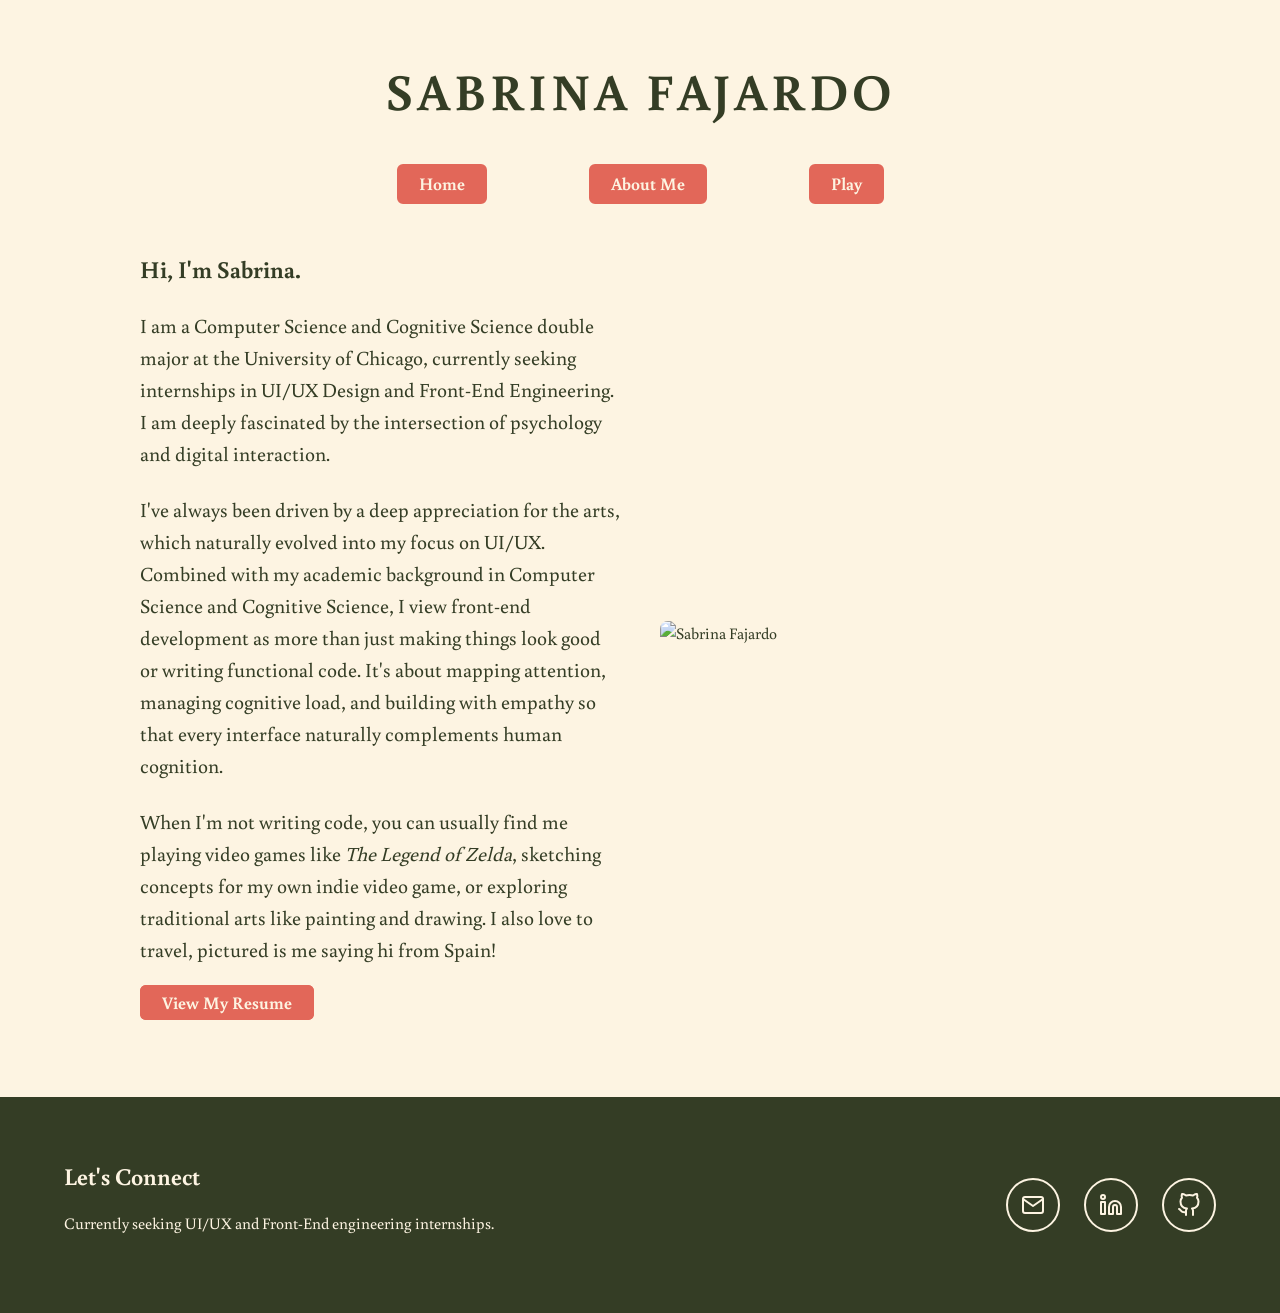
==== about.html @ f0da5c33 "Modified resume" ====
<!DOCTYPE html>
<html lang="en">
<head>
    <meta charset="UTF-8">
    <meta name="viewport" content="width=device-width, initial-scale=1.0">
    <title>Sabrina Fajardo | About</title>
    <link rel="icon" type="image/png" href="Favicon.png">


    <link rel="stylesheet" href="style.css">

    <link rel="preconnect" href="https://fonts.googleapis.com">
    <link rel="preconnect" href="https://fonts.gstatic.com" crossorigin>
    <link href="https://fonts.googleapis.com/css2?family=Buenard:wght@400..700&display=swap" rel="stylesheet">
</head>
<body>

    <header>
        <h1>SABRINA FAJARDO</h1>        
        <div class="button-container">
            <a href="index.html" class="btn primary">Home</a>
            <a href="about.html" class="btn primary">About Me</a>
            <a href="play.html" class="btn primary">Play</a>
        </div>
    </header>
</body>

<main>
    <div class="split-layout">

        <div class="text-box">
            <h2>Hi, I'm Sabrina.</h2>
            
            <p>I am a Computer Science and Cognitive Science double major at the University of Chicago, currently seeking internships in UI/UX Design and Front-End Engineering. I am deeply fascinated by the intersection of psychology and digital interaction.</p>
            
            <p>I've always been driven by a deep appreciation for the arts, which naturally evolved into my focus on UI/UX. Combined with my academic background in Computer Science and Cognitive Science, I view front-end development as more than just making things look good or writing functional code. It's about mapping attention, managing cognitive load, and building with empathy so that every interface naturally complements human cognition.</p>
            
            <p>When I'm not writing code, you can usually find me playing video games like <em>The Legend of Zelda</em>, sketching concepts for my own indie video game, or exploring traditional arts like painting and drawing. I also love to travel, pictured is me saying hi from Spain!</p>
            
            <a href="Sabrina-Fajardo-Resume.pdf" target="_blank" class="btn primary">View My Resume</a>
        </div>
        <div class="photo-box">
            <img src="Spain.JPG" alt="Sabrina Fajardo">
        </div>
    </div>
</main>

<footer id="contact">
    <div class="footer-text">
        <h2>Let's Connect</h2>
        <p>Currently seeking UI/UX and Front-End engineering internships.</p>
    </div>
    
    <div class="social-links">
        <a href="mailto:sfajardo@uchicago.edu" class="icon-circle" aria-label="Email">
            <svg width="24" height="24" viewBox="0 0 24 24" fill="none" stroke="currentColor" stroke-width="2" stroke-linecap="round" stroke-linejoin="round">
                <path d="M4 4h16c1.1 0 2 .9 2 2v12c0 1.1-.9 2-2 2H4c-1.1 0-2-.9-2-2V6c0-1.1.9-2 2-2z"></path>
                <polyline points="22,6 12,13 2,6"></polyline>
            </svg>
        </a>
        <a href="https://www.linkedin.com/in/sabrina-fajardo-110404325/" target="_blank" class="icon-circle" aria-label="LinkedIn">
            <svg width="24" height="24" viewBox="0 0 24 24" fill="none" stroke="currentColor" stroke-width="2" stroke-linecap="round" stroke-linejoin="round">
                <path d="M16 8a6 6 0 0 1 6 6v7h-4v-7a2 2 0 0 0-2-2 2 2 0 0 0-2 2v7h-4v-7a6 6 0 0 1 6-6z"></path>
                <rect x="2" y="9" width="4" height="12"></rect>
                <circle cx="4" cy="4" r="2"></circle>
            </svg>
        </a>
        <a href="https://github.com/SabrinaFajardo" target="_blank" class="icon-circle" aria-label="GitHub">
            <svg width="24" height="24" viewBox="0 0 24 24" fill="none" stroke="currentColor" stroke-width="2" stroke-linecap="round" stroke-linejoin="round">
                <path d="M9 19c-5 1.5-5-2.5-7-3m14 6v-3.87a3.37 3.37 0 0 0-.94-2.61c3.14-.35 6.44-1.54 6.44-7A5.44 5.44 0 0 0 20 4.77 5.07 5.07 0 0 0 19.91 1S18.73.65 16 2.48a13.38 13.38 0 0 0-7 0C6.27.65 5.09 1 5.09 1A5.07 5.07 0 0 0 5 4.77a5.44 5.44 0 0 0-1.5 3.78c0 5.42 3.3 6.61 6.44 7A3.37 3.37 0 0 0 9 18.13V22"></path>
            </svg>
        </a>
    </div>
</footer>
---- style.css ----
:root {
    --beige-color: #fdf4e2;
    --orange-color: #DA661A;
    --pink-color: #e26759;
    --green-color: #343d25;
    --light-green-color: #485435;
    --brown-color: #69330f;
    --heading-font: 'Buenard', serif;
}

    body {
        font-family: -apple-system, var(--heading-font), "Segoe UI", Roboto, 
        Helvetica, Arial, sans-serif;
        line-height: 1.6;
        margin: 0;
        padding: 0;
        color: var(--green-color);
        background-color: var(--beige-color);

    }

    header {
        padding: 1rem 5%;
        text-align: center;
        color: var(--green-color);
        h1 {
            letter-spacing: 4px;
            font-size: 3.2rem;
            margin-bottom: 0;
        }
        h2 {
            font-size: 2rem;
            padding: 0.5rem 5%;
            margin-top: 1.5rem;
            margin-bottom: 1rem;
            /*font-weight: normal;*/
        }
        h3 {
            text-align: left;
        }
    }

    main {
        max-width: 1000px;
        margin: 1rem auto;
        padding: 0 20px;
        p {
            font-size: 1.25rem
        }
    }

    section {
        margin-bottom: 3rem;
    }

    h1, h2, h3 {
        color: var(--green-color);
    }

    .accent {
        color: var(--brown-color); 
    }

.button-container {
    display: flex;
    justify-content: center; 
    gap: 102px; 
    margin-top: 32px; 
}

.btn {
    padding: 4px 20px;
    text-decoration: none;
    font-weight: bold;
    font-size: 1.1rem;
    border-radius: 6px; 
}

.btn.primary {
    background-color: var(--pink-color);
    color: var(--beige-color); 
    border: 2px solid var(--pink-color);
}

.btn.secondary {
    background-color: var(--light-green-color);
    color: var(--beige-color); 
    border: 2px solid var(--light-green-color);
}

.icon-circle {
    display: flex;
    align-items: center;
    justify-content: center;
    width: 50px;
    height: 50px;
    border-radius: 50%; 
    border: 2px solid var(--beige-color);
    color: var(--beige-color);
    transition: all 0.3s ease; 
}

.icon-circle:hover {
    background-color: var(--beige-color);
    color: var(--green-color);
    transform: translateY(-3px); 
}

.split-layout {
    display: flex;
    align-items: center; 
    justify-content: space-between;
    gap: 40px; 
    margin: 30px 0;
    width: 100%;
}

.text-box {
    flex: 1;
    margin: 0;
}

.photo-box {
    flex: 1;
    margin: 0;
}

.text-box h2 {
    margin-top: 0; 
    margin-bottom: 0;
}

.text-box p {
    margin-bottom: 24px;
    line-height: 1.6;
}

.photo-box img {
    max-width: 100%;
    height: auto;
    border-radius: 8px; 
}

.photo-small img {
    max-width: 70%; 
}

@media (max-width: 768px) {
    .split-layout {
        flex-direction: column; 
    }
}

.divider-container {
    display: flex;
    align-items: center;
    gap: 24px;
    margin: 40px 0; 
    width: 100%;
}

.line {
    flex: 1; 
    height: 4px;
    background-color: var(--green-color); 
}

footer {
    display: flex;
    justify-content: space-between; 
    align-items: center; 
    padding: 60px 5%;
    margin-top: 80px;
    background-color: var(--green-color); 
    color: var(--beige-color); 
    text-align: left; 
}

footer h2 {
    color: var(--beige-color);
    margin-bottom: 8px;
    margin-top: 0;
}

.social-links {
    display: flex;
    gap: 24px;
    
}

@media (max-width: 768px) {
    footer {
        flex-direction: column;
        text-align: center;
        gap: 32px;
    }
}

.video-wrapper {
    position: relative;
    padding-bottom: 56.25%; 
    height: 0;
    overflow: hidden;
    border-radius: 8px;
}

.video-wrapper iframe {
    position: absolute;
    top: 0;
    left: 0;
    width: 100%;
    height: 100%;
    border: 0;
}

.hidden-right {
  opacity: 0;
  transform: translateX(300px);
  transition: all 0.6s ease-out;
}

.hidden-left {
  opacity: 0;
  transform: translateX(-300px);
  transition: all 0.6s ease-out;
}

.show-scroll {
  opacity: 1;
  transform: translateX(0);
}

.video-showcase {
    width: 100%;
    max-width: 780px;
    margin: 48px auto 56px auto;
    text-align: center;
}

.video-showcase h2 {
    margin-bottom: 20px;
}

.video-showcase .video-wrapper {
    position: relative;
    width: 100%;
    aspect-ratio: 16 / 9;
    overflow: hidden;
    border-radius: 8px;
}

.video-wrapper iframe {
    position: absolute;
    inset: 0;
    width: 100%;
    height: 100%;
    border: 0;
}
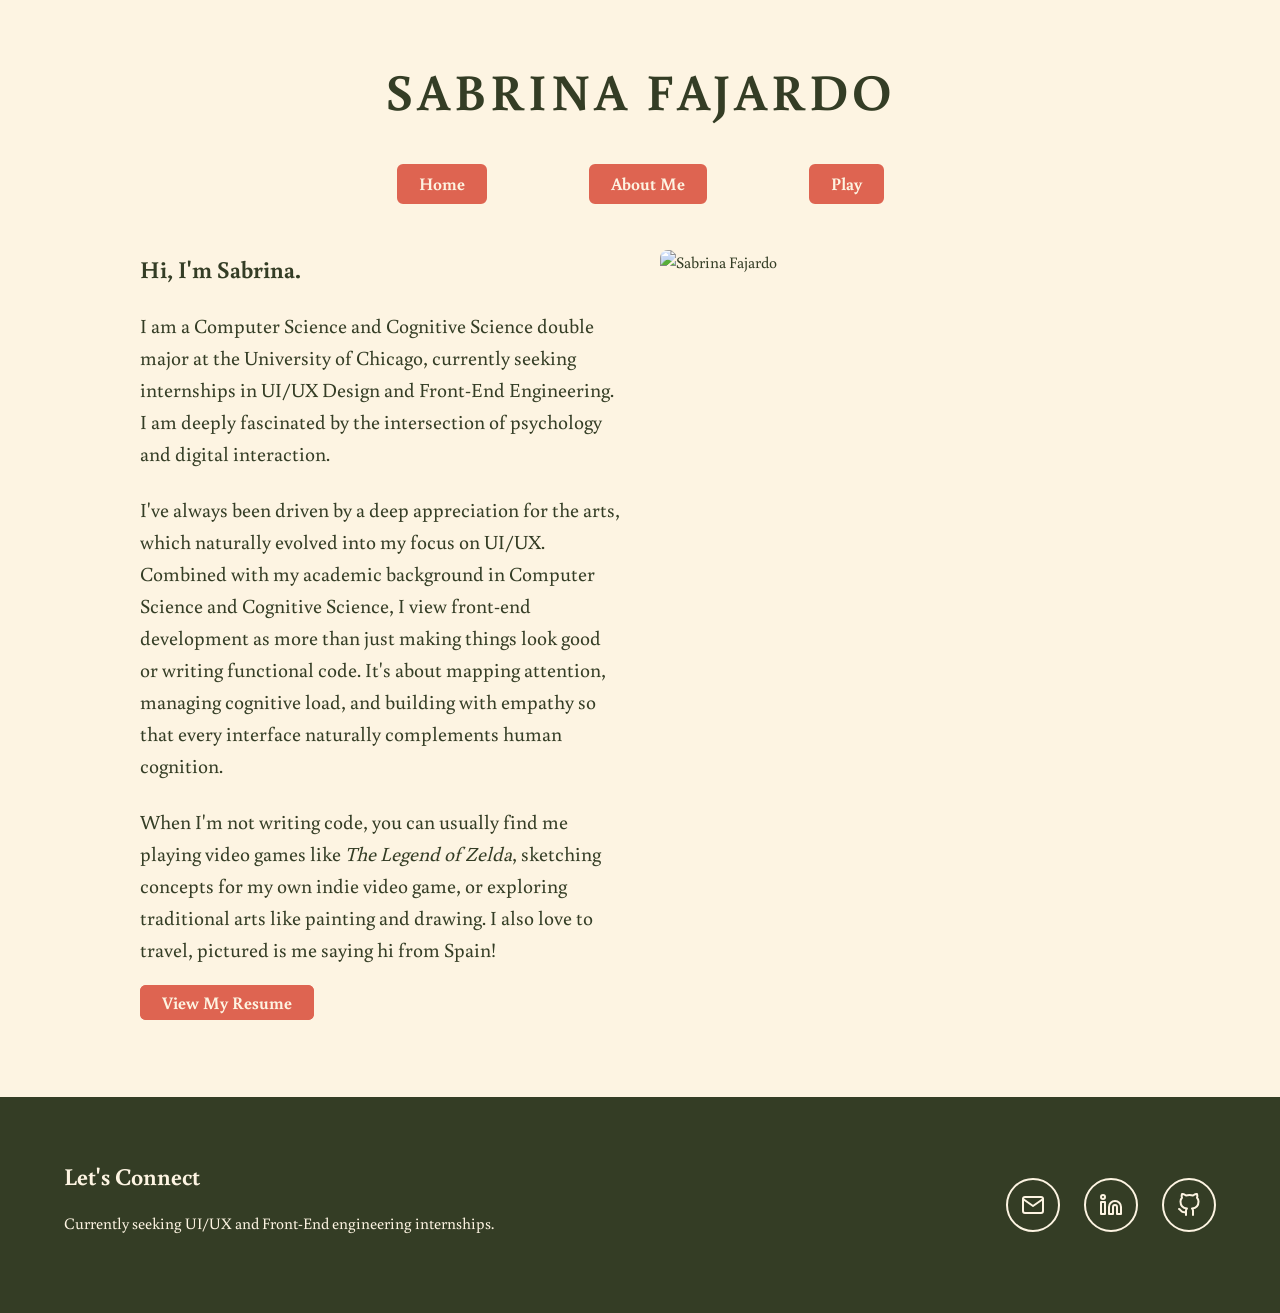
==== commit 4b58660d: "Color and alignment tweaks in About Me" ====
--- a/about.html
+++ b/about.html
@@ -39,7 +39,7 @@
             
             <a href="Sabrina-Fajardo-Resume.pdf" target="_blank" class="btn primary">View My Resume</a>
         </div>
-        <div class="photo-box">
+        <div class="photo-box" style="align-self: flex-start;">
             <img src="Spain.JPG" alt="Sabrina Fajardo">
         </div>
     </div>
--- a/style.css
+++ b/style.css
@@ -1,7 +1,7 @@
 :root {
     --beige-color: #fdf4e2;
     --orange-color: #DA661A;
-    --pink-color: #e26759;
+    --pink-color: #de6451;
     --green-color: #343d25;
     --light-green-color: #485435;
     --brown-color: #69330f;
